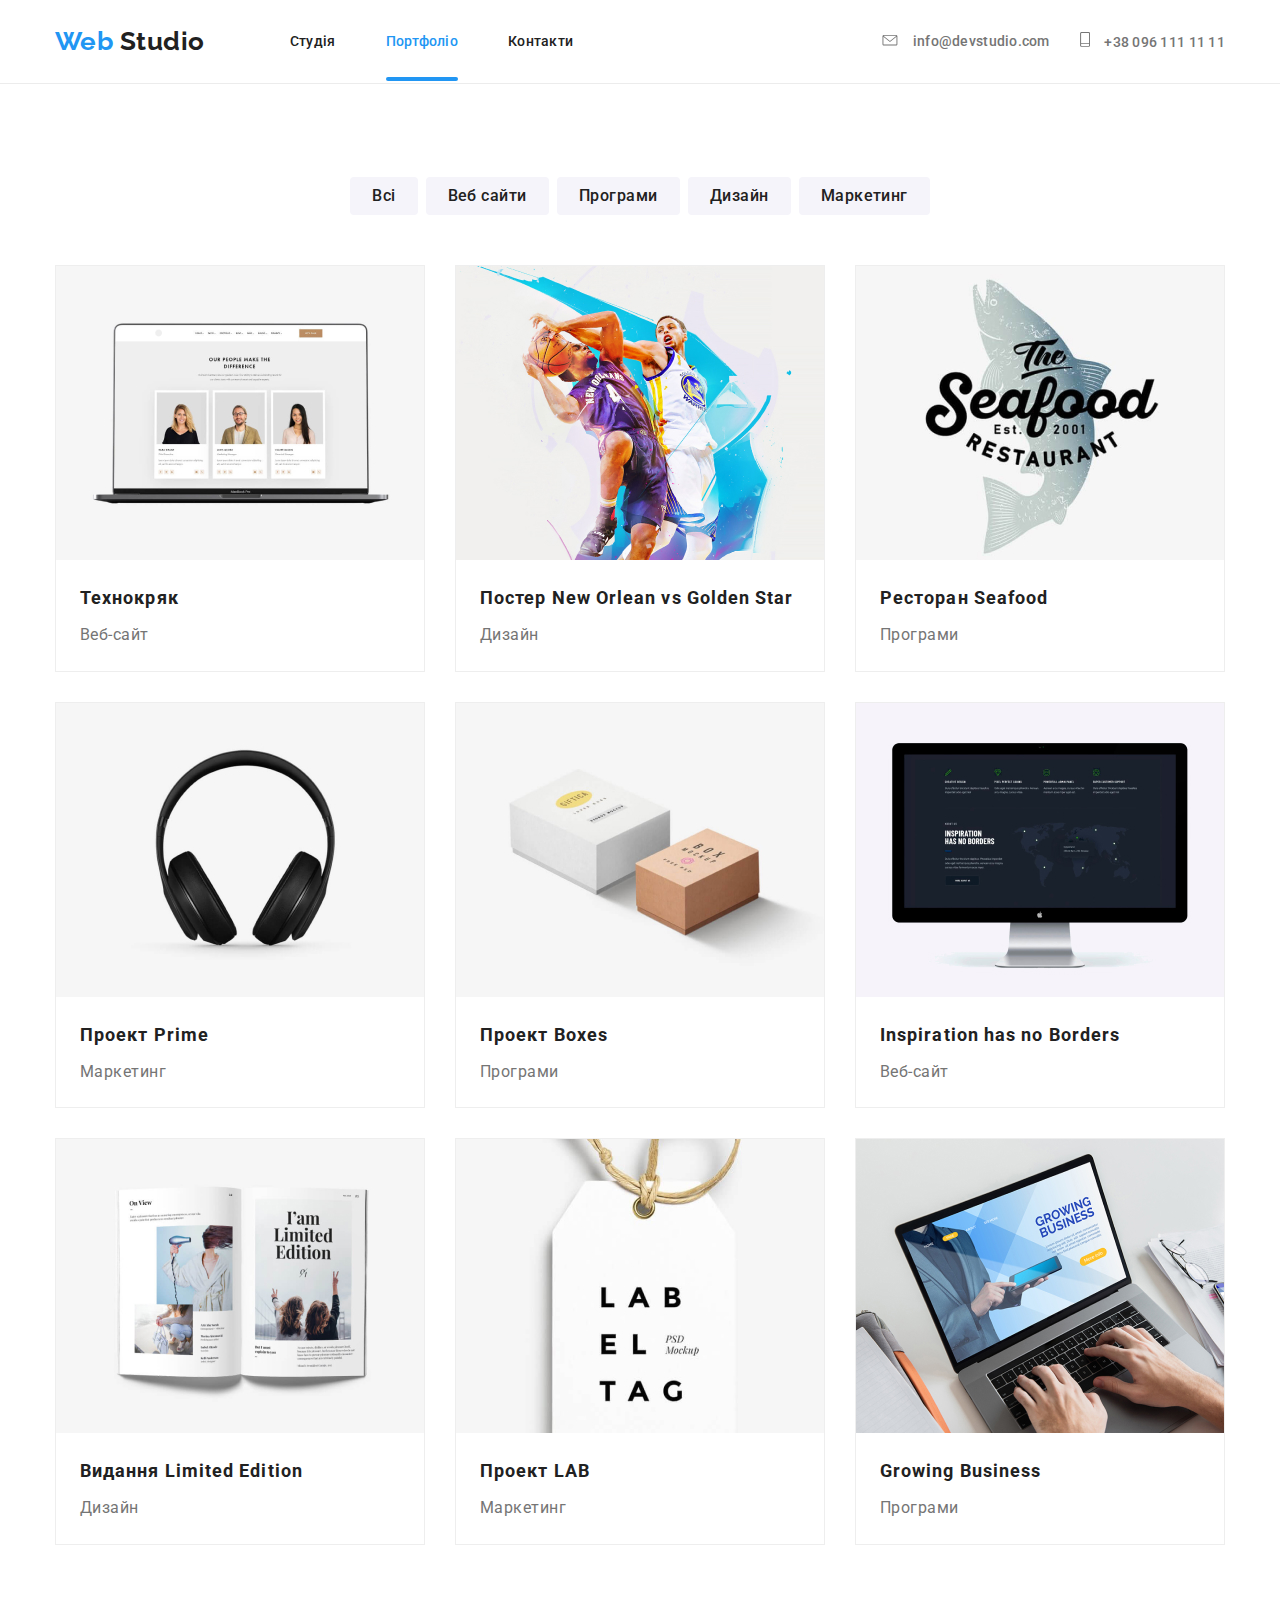
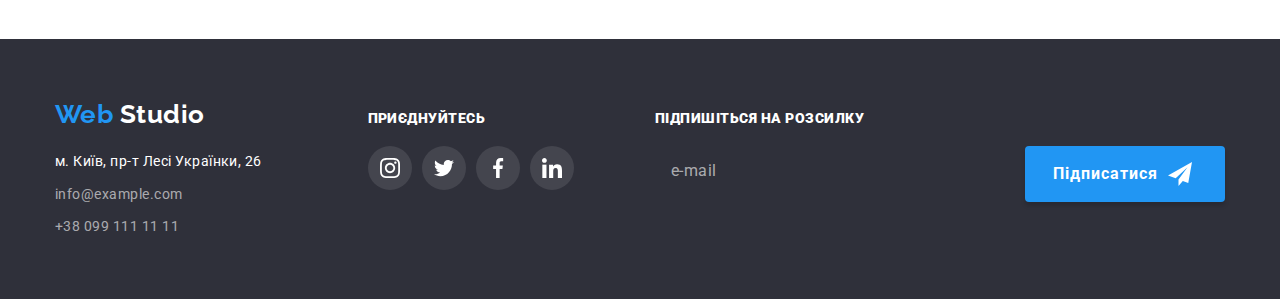
==== portfolio.html @ 888d85d8 "Add files via upload" ====
<!DOCTYPE html>
<html lang="uk-UA">
  <head>
    <meta charset="UTF-8" />
    <meta name="viewport" content="width=device-width, initial-scale=1.0" />
    <title>Portfolio</title>
    <link
      href="https://fonts.googleapis.com/css2?family=Raleway:wght@700&family=Roboto:wght@400;500;700;900&display=swap"
      rel="stylesheet"
    />
    <link
      rel="stylesheet"
      href="https://cdnjs.cloudflare.com/ajax/libs/modern-normalize/0.7.0/modern-normalize.min.css"
    />
    <link rel="stylesheet" href="./CSS/styles.css" />
  </head>

  <body>
    <!-- Шапка сайту -->
    <header class="page-header">
      <div class="container">
        <div class="nav-wrapper">
          <nav>
            <div class="logo">
              <a href="" class="logo-web">
                Web <span class="logo-studio">Studio</span>
              </a>
            </div>
            <div class="site-menu">
              <ul class="site-nav list">
                <li><a href="./index.html" class="link">Студія</a></li>
                <li><a href="" class="link current">Портфоліо</a></li>
                <li><a href="" class="link">Контакти</a></li>
              </ul>
            </div>
          </nav>

          <div>
            <ul class="contact list">
              <li>
                <a href="mailto:info@devstudio.com" class="link">
                  <svg class="icon-envelope">
                    <use href="./images_studio/sprite.svg#icon-envelope"></use>
                  </svg>
                  <span>info@devstudio.com</span>
                </a>
              </li>

              <li>
                <a href="tel:+380961111111" class="link">
                  <svg class="icon-vector">
                    <use href="./images_studio/sprite.svg#icon-Vector"></use>
                  </svg>
                  <span>+38 096 111 11 11</span>
                </a>
              </li>
            </ul>
          </div>
        </div>
      </div>
    </header>

    <main>
      <!--Секція Наші роботи-->
      <section class="our-works">
        <!-- Меню -->
        <div class="container">
          <ul class="portfolio-nav list">
            <li class="item"><a href="">Всі</a></li>
            <li class="item"><a href="">Веб сайти</a></li>
            <li class="item"><a href="">Програми</a></li>
            <li class="item"><a href="">Дизайн</a></li>
            <li class="item"><a href="">Маркетинг</a></li>
          </ul>
        </div>

        <!-- Портфоліо -->
        <h1 hidden>Портфоліо</h1>
        <div class="container portfolio-all">
          <ul class="portfolio">
            <!-- Технокряк -->
            <li class="item">
              <a href="#">
                <div class="portfolio-img">
                  <img
                    src="./images_portfolio/technokrak.jpg"
                    alt="Техно"
                    width="370"
                    height="294"
                  />

                  <p class="portfolio-description">
                    Технокряк це сучасний майданчик поширення коронавіруса.
                    Компанії використовують цю платформу для цифрового
                    шпигунства і атак на захищені сервера конкурентів.
                  </p>
                </div>

                <div class="desk">
                  <h4>Технокряк</h4>
                  <p>Веб-сайт</p>
                </div>
              </a>
            </li>

            <!-- Постер -->
            <li class="item">
              <a href="#">
                <div class="portfolio-img">
                  <img
                    src="./images_portfolio/basket.jpg"
                    alt="Баскет"
                    width="370"
                    height="294"
                  />

                  <p class="portfolio-description">
                    Технокряк це сучасний майданчик поширення коронавіруса.
                    Компанії використовують цю платформу для цифрового
                    шпигунства і атак на захищені сервера конкурентів.
                  </p>
                </div>

                <div class="desk">
                  <h4>Постер New Orlean vs Golden Star</h4>
                  <p>Дизайн</p>
                </div>
              </a>
            </li>

            <!-- Ресторан -->
            <li class="item">
              <a href="#">
                <div class="portfolio-img">
                  <img
                    src="./images_portfolio/restaurant.jpg"
                    alt="Ресторан"
                    width="370"
                    height="294"
                  />

                  <p class="portfolio-description">
                    Технокряк це сучасний майданчик поширення коронавіруса.
                    Компанії використовують цю платформу для цифрового
                    шпигунства і атак на захищені сервера конкурентів.
                  </p>
                </div>

                <div class="desk">
                  <h4>Ресторан Seafood</h4>
                  <p>Програми</p>
                </div>
              </a>
            </li>

            <!-- Навушники -->
            <li class="item">
              <a href="#">
                <div class="portfolio-img">
                  <img
                    src="./images_portfolio/audio.jpg"
                    alt="Навушники"
                    width="370"
                    height="294"
                  />

                  <p class="portfolio-description">
                    Технокряк це сучасний майданчик поширення коронавіруса.
                    Компанії використовують цю платформу для цифрового
                    шпигунства і атак на захищені сервера конкурентів.
                  </p>
                </div>

                <div class="desk">
                  <h4>Проект Prime</h4>
                  <p>Маркетинг</p>
                </div>
              </a>
            </li>

            <!-- Коробки -->
            <li class="item">
              <a href="#">
                <div class="portfolio-img">
                  <img
                    src="./images_portfolio/boxes.jpg"
                    alt="Коробки"
                    width="370"
                    height="294"
                  />

                  <p class="portfolio-description">
                    Технокряк це сучасний майданчик поширення коронавіруса.
                    Компанії використовують цю платформу для цифрового
                    шпигунства і атак на захищені сервера конкурентів.
                  </p>
                </div>

                <div class="desk">
                  <h4>Проект Boxes</h4>
                  <p>Програми</p>
                </div>
              </a>
            </li>

            <!-- Монітор -->
            <li class="item">
              <a href="#">
                <div class="portfolio-img">
                  <img
                    src="./images_portfolio/monitor.jpg"
                    alt="Монітор"
                    width="370"
                    height="294"
                  />

                  <p class="portfolio-description">
                    Технокряк це сучасний майданчик поширення коронавіруса.
                    Компанії використовують цю платформу для цифрового
                    шпигунства і атак на захищені сервера конкурентів.
                  </p>
                </div>

                <div class="desk">
                  <h4>Inspiration has no Borders</h4>
                  <p>Веб-сайт</p>
                </div>
              </a>
            </li>

            <!-- Журнал -->
            <li class="item">
              <a href="#">
                <div class="portfolio-img">
                  <img
                    src="./images_portfolio/magazine.jpg"
                    alt="Журнал"
                    width="370"
                    height="294"
                  />

                  <p class="portfolio-description">
                    Технокряк це сучасний майданчик поширення коронавіруса.
                    Компанії використовують цю платформу для цифрового
                    шпигунства і атак на захищені сервера конкурентів.
                  </p>
                </div>

                <div class="desk">
                  <h4>Видання Limited Edition</h4>
                  <p>Дизайн</p>
                </div>
              </a>
            </li>

            <!-- Етикетка -->
            <li class="item">
              <a href="#">
                <div class="portfolio-img">
                  <img
                    src="./images_portfolio/labeltag.jpg"
                    alt="Етикетка"
                    width="370"
                    height="294"
                  />

                  <p class="portfolio-description">
                    Технокряк це сучасний майданчик поширення коронавіруса.
                    Компанії використовують цю платформу для цифрового
                    шпигунства і атак на захищені сервера конкурентів.
                  </p>
                </div>

                <div class="desk">
                  <h4>Проект LAB</h4>
                  <p>Маркетинг</p>
                </div>
              </a>
            </li>

            <!-- Ноутбук -->
            <li class="item">
              <a href="#">
                <div class="portfolio-img">
                  <img
                    src="./images_portfolio/laptop.jpg"
                    alt="Ноутбук"
                    width="370"
                    height="294"
                  />

                  <p class="portfolio-description">
                    Технокряк це сучасний майданчик поширення коронавіруса.
                    Компанії використовують цю платформу для цифрового
                    шпигунства і атак на захищені сервера конкурентів.
                  </p>
                </div>

                <div class="desk">
                  <h4>Growing Business</h4>
                  <p>Програми</p>
                </div>
              </a>
            </li>
          </ul>
        </div>
      </section>
    </main>

    <!-- Підвал -->
    <footer class="footer">
      <div class="container">
        <div class="footer-general">
          <div class="logo-address">
            <div class="logo">
              <a href="" class="logo-web">
                Web <span class="logo-studio">Studio</span>
              </a>
            </div>

            <address>
              <ul class="footer-address">
                <li class="address-street">м. Київ, пр-т Лесі Українки, 26</li>
                <li class="address-email">info@example.com</li>
                <li class="address-number">+38 099 111 11 11</li>
              </ul>
            </address>
          </div>

          <div class="footer-uppercase">
            <div class="uppercase">
              <strong>Приєднуйтесь</strong>
            </div>

            <ul class="list">
              <li class="social-link">
                <a href="https://www.instagram.com/">
                  <svg class="footer-icon">
                    <use
                      href="./images_studio/sprite.svg#icon-instagram1"
                    ></use>
                  </svg>
                </a>
              </li>

              <li class="social-link">
                <a href="https://twitter.com/">
                  <svg class="footer-icon">
                    <use href="./images_studio/sprite.svg#icon-twitter1"></use>
                  </svg>
                </a>
              </li>

              <li class="social-link">
                <a href="https://www.facebook.com/">
                  <svg class="footer-icon">
                    <use href="./images_studio/sprite.svg#icon-facebook1"></use>
                  </svg>
                </a>
              </li>

              <li class="social-link">
                <a href="https://www.linkedin.com/">
                  <svg class="footer-icon">
                    <use href="./images_studio/sprite.svg#icon-linkedin1"></use>
                  </svg>
                </a>
              </li>
            </ul>
          </div>

          <div class="subscription">
            <div class="uppercase">
              <strong>Підпишіться на розсилку</strong>
            </div>
            <div class="email-subscription">
              <p>e-mail</p>
              <div>
                <button class="button list">
                  Підписатися
                  <svg class="icon-send">
                    <use href="./images_studio/sprite.svg#icon-icon-send"></use>
                  </svg>
                </button>
              </div>
            </div>
          </div>
        </div>
      </div>
    </footer>
  </body>
</html>
---- CSS/styles.css ----
/* Задаємо box-sizing контенту на сторінці */
html {
  box-sizing: border-box;
}

/**,
*::before,
*::after {
  box-sizing: inherit;
}*/

/* основний колір тексту #212121; */
/* другий колір тексту #ffffff;*/
/*третій колір тексту #757575;*/
/*четвертий колір тексту rgba(255, 255, 255, 0.6);*/
/*колір заливки і ховера #2196f3;*/
/*основний колір фону */
/*другий фон #F5F4FA;*/
/*фон футера #2F303A;*/

:root {
  --primary-text-color: #212121;
  --second-text-color: #ffffff;
  --third-text-color: #757575;
  --fourth-text-color: rgba(255, 255, 255, 0.6);
  --accent-color: #2196f3;
  --second-bg-color: #f5f4fa;
}

body {
  /* колір фону */
  background-color: var(--second-text-color);
  /*колір основного тексту*/
  color: var(--primary-text-color);
  font-family: Roboto;
  font-weight: normal;
  letter-spacing: 0.03em;

  margin: 0;
}

h2 {
  font-weight: bold;
  font-size: 36px;
  line-height: 1.2;
  text-align: center;
}

img {
  display: block;
}

.container {
  margin-left: auto;
  margin-right: auto;
  width: 1200px;
  padding-left: 15px;
  padding-right: 15px;
  /*обводка контейнера*/
  /*outline: 2px solid tomato;*/
}

/*-Забирає точки в всіх списках-*/
ul {
  list-style: none;
}

/*-Забирає точки в певних списках-*/
.list {
  /*заберає відступи в списках*/
  padding: 0;
  margin: 0;
}

/*-Заберає підкреслення ссилок-*/
a {
  text-decoration: none;
}

/*-Логотип-*/
.logo {
  font-family: Raleway;
  font-weight: bold;
  font-size: 26px;
  line-height: 1.2;
}

/*Частина лого web header */
.logo-web {
  color: #2196f3;
}

/* Частина лого-колір Studio header */
.logo-studio {
  color: #212121;
}

/* Логотип-колір Studio footer */
.footer .logo-studio {
  color: #ffffff;
}

/*-Розмітка шапки-*/
.page-header {
  border-bottom: 1px solid #ececec;
}

.nav-wrapper {
  display: flex;
  align-items: center;
  justify-content: space-between;
}

.nav-wrapper nav {
  display: flex;
  align-items: center;
}

/* MENU site-nav */
.site-nav {
  font-weight: 500;
  font-size: 14px;
  line-height: 1.1;
  letter-spacing: 0.02em;

  display: flex;
  margin-left: 85px;
}

.current::after {
  content: "";
  display: block;
  position: absolute;
  bottom: 0;
  width: 100%;
  height: 4px;
  background-color: var(--accent-color);
  border-radius: 2px;
}

.site-nav .link:hover,
.site-nav .link:focus {
  color: var(--accent-color);
}

.site-nav .link {
  position: relative;
  color: var(--primary-text-color);

  padding-top: 32px;
  padding-bottom: 32px;
  margin-right: 50px;

  transition: color 250ms cubic-bezier(0.4, 0, 0.2, 1);
}

.site-nav li:last-child {
  margin-right: 0px;
}

/* Підсвітка теперішньої сторінки */
.site-nav .current {
  color: var(--accent-color);
}

/* contact list */
.contact {
  display: flex;
  margin-left: auto;
}

.contact li {
  display: block;
  padding-top: 32px;
  padding-bottom: 32px;

  margin-right: 30px;
  display: flex;
}

.contact span {
  font-weight: 500;
  font-size: 14px;
  line-height: 16px;
  letter-spacing: 0.02em;
  margin-left: 10px;
}

.contact li:last-child {
  margin-right: 0px;
}

.contact a {
  color: var(--third-text-color);

  transition: color 250ms cubic-bezier(0.4, 0, 0.2, 1);
}

.contact .link:hover,
.contact .link:focus {
  color: var(--accent-color);
}

.icon-envelope {
  width: 16px;
  height: 11.2px;
  fill: currentColor;
}

.icon-vector {
  width: 10px;
  height: 14.94px;
  fill: currentColor;
}

/*-Банер-*/
.banner {
  max-width: 1600px;
  height: 600px;
  background-image: linear-gradient(
      to right,
      rgba(47, 48, 58, 0.8),
      rgba(47, 48, 58, 0.8)
    ),
    url(../images_studio/Header.jpg);
  background-position: center;
  background-size: cover;
  background-repeat: no-repeat;
  text-align: center;
  margin-left: auto;
  margin-right: auto;
  padding-top: 200px;
  padding-bottom: 200px;
}

.banner-title {
  margin-top: 0px;
  margin-bottom: 30px;

  color: #ffffff;
  font-weight: 900;
  font-size: 44px;
  line-height: 1.4;
  letter-spacing: 0.06em;
  text-transform: uppercase;
}

/*-кнопка на банері-*/
.banner .button {
  margin-bottom: 0;
  /* відступи від тексту кнопки на банері*/
  padding: 10px 32px;
  text-align: center;
}

/* -Особливості- */
.features {
  padding-top: 94px;
  padding-bottom: 94px;
}

.features-list {
  margin-top: 0;
  margin-bottom: 0;
  padding-left: 0;
  display: flex;
  justify-content: space-between;
}

.features-list .item {
  width: 270px;
}

.features-list .item:nth-child(4n) {
  margin-right: 0;
}

.features-icon {
  display: flex;
  height: 120px;
  /*вирівнює картинку по центру*/
  background-position: center;
  align-items: center;
  justify-content: center;
  background-color: var(--second-bg-color);
  border-radius: 4px;
}

.features-icon .icon {
  width: 70px;
  height: 70px;
}

.features p {
  margin-top: 0;
  margin-bottom: 0;
  color: var(--third-text-color);
  font-weight: normal;
  font-size: 14px;
  line-height: 1.7;
}

.features h3 {
  margin-top: 30px;
  margin-bottom: 10px;
  font-weight: bold;
  font-size: 14px;
  line-height: 1.1;
  text-transform: uppercase;
}

/* Чим ми займаємося */
.perform {
  padding-bottom: 94px;
  margin-bottom: 0;
}

.perform-list {
  margin-top: 0;
  margin-bottom: 0;
  padding-left: 0;
  display: flex;
  justify-content: space-between;
}

.perform-list .item {
  width: 370px;
  margin-right: 30px;
}

.perform-list .item:nth-child(3n) {
  margin-right: 0;
}

.perform h2 {
  padding-top: 0;
  margin-top: 0;
  margin-bottom: 50px;
}

.perform-img {
  position: relative;
}

.perform-title {
  position: absolute;
  bottom: 0;
  right: 0;
  width: 100%;

  margin-top: 0;
  margin-bottom: 0;

  background-color: rgba(47, 48, 58, 0.8);
}

.perform h3 {
  color: var(--second-text-color);
  /*background-color: rgba(47, 48, 58, 0.8);*/
  font-family: Roboto;
  font-weight: bold;
  font-size: 14px;
  line-height: 1.1;
  text-align: center;
  text-transform: uppercase;
  padding-top: 27px;
  padding-bottom: 27px;
  margin-top: 0;
  margin-bottom: 0;
}

/* Наша команда */
.team {
  background-color: var(--second-bg-color);
  padding-bottom: 0;
  text-align: center;

  padding-top: 94px;
  padding-bottom: 94px;
}

.team-list {
  margin-top: 0;
  margin-bottom: 0;
  padding-left: 0;

  display: flex;
  justify-content: space-between;
}

.team-list .item {
  width: 270px;
  background-color: var(--second-text-color);
  /* тінь для фону */
  box-shadow: 0px 2px 1px rgba(0, 0, 0, 0.2), 0px 1px 1px rgba(0, 0, 0, 0.14),
    0px 1px 3px rgba(0, 0, 0, 0.12);
  border-radius: 0px 0px 4px 4px;
}

.team-social:last-child a {
  margin-right: 0;
}

.team p {
  color: var(--third-text-color);
  font-weight: normal;
  font-size: 16px;
  line-height: 1.2;

  margin-top: 0;
  margin-bottom: 16px;
}

.team h3 {
  font-weight: 500;
  font-size: 16px;
  line-height: 1.2;

  padding-top: 0;
  margin-top: 30px;
  margin-bottom: 10px;
}

.team h2 {
  padding-bottom: 0;
  margin-top: 0;
  margin-bottom: 0;
  margin-bottom: 50px;
}

.team-list.social {
  padding-left: 32px;
  padding-right: 32px;
  padding-bottom: 24px;
}

.team-social a {
  /*вирівнює картинку по центру*/
  display: flex;
  width: 44px;
  height: 44px;
  align-items: center;
  justify-content: center;
  margin-right: 10px;
  color: #afb1b8;
  background-color: var(--second-text-color);
  border-radius: 50%;

  transition-property: color, background-color;
  transition-duration: 250ms;
  transition-timing-function: cubic-bezier(0.4, 0, 0.2, 1);
}

.team-social a:hover {
  background-color: var(--accent-color);
  color: var(--second-text-color);
}

.team-icon {
  width: 20px;
  height: 20px;
  fill: currentColor;
}

/* Постійні клієнти */
.clients {
  margin-top: 0;
  padding-bottom: 0;
  padding-top: 94px;
  padding-bottom: 94px;
}

.clients-list {
  margin-top: 0;
  margin-bottom: 0;
  padding-left: 0;
  display: flex;
  justify-content: space-between;
  /*outline: 2px solid tomato;*/
}

.clients-list a {
  /*вирівнює картинку по центру*/
  display: flex;
  width: 170px;
  height: 90px;
  align-items: center;
  justify-content: center;
  border: 1px solid #afb1b8;
  color: #afb1b8;
  border-radius: 4px;
  margin-right: 0;

  transition-property: border-color, color;
  transition-duration: 250ms;
  transition-timing-function: cubic-bezier(0.4, 0, 0.2, 1);
}

.clients-list a:hover {
  color: var(--accent-color);
  border-color: var(--accent-color);
}

.logo1 {
  width: 44.27px;
  height: 49.23px;
  fill: currentColor;
}

.logo2 {
  width: 40px;
  height: 52px;
  fill: currentColor;
}

.logo3 {
  width: 41px;
  height: 42.6px;
  fill: currentColor;
}

.logo4 {
  width: 79.66px;
  height: 42.02px;
  fill: currentColor;
}

.logo5 {
  width: 59px;
  height: 47px;
  fill: currentColor;
}

.logo6 {
  width: 88.48px;
  height: 45.44px;
  fill: currentColor;
}

.clients h2 {
  margin-top: 0;
  margin-bottom: 50px;
}

/*-Розмітка footer-*/
.footer {
  background-color: #2f303a;
  padding-top: 60px;
  padding-bottom: 60px;
}

.footer .footer-general {
  padding-left: 0;
  margin-left: 0;
  display: flex;
  justify-content: space-between;
}

.footer .logo-address {
  padding-left: 0;
  margin-left: 0;
}

.footer .logo {
  margin-bottom: 20px;
}

/*footer address*/
.footer-address {
  width: 231px;
  font-weight: normal;
  font-size: 14px;
  line-height: 1.7;
  font-style: normal;

  padding-left: 0;
  margin-top: 0;
  margin-bottom: 0;
}

/* address-street */
.address-street {
  color: var(--second-text-color);
  margin-bottom: 9px;
}

/* address-mail */
.address-email {
  color: rgba(255, 255, 255, 0.6);
  margin-bottom: 9px;
}

.address-number {
  color: rgba(255, 255, 255, 0.6);
  flex-wrap: wrap;
}

strong {
  color: var(--second-text-color);
}

.email-subscription {
  display: flex;
  justify-content: space-between;
}

.subscription span {
  color: rgba(255, 255, 255, 0.6);
  font-weight: normal;
  font-size: 16px;
  line-height: 1.3;
}

/* Приєднуйтесь */
.footer .footer-uppercase {
  width: 206px;
  margin-top: 12px;
  padding-left: 0;
  margin-left: 0;
}

.footer .uppercase {
  margin-bottom: 20px;
  text-transform: uppercase;
  font-weight: bold;
  font-size: 14px;
  line-height: 1.1;
}

.footer-uppercase ul {
  margin-bottom: 20px;
  display: flex;
}

.social-link a {
  /*вирівнює картинку по центру*/
  display: flex;
  width: 44px;
  height: 44px;
  align-items: center;
  justify-content: center;
  margin-right: 10px;

  background-color: rgba(255, 255, 255, 0.1);
  border-radius: 50%;

  transition: background-color 250ms cubic-bezier(0.4, 0, 0.2, 1);
}

.social-link a:hover {
  background-color: var(--accent-color);
}

.footer-icon {
  width: 20px;
  height: 20px;
  fill: #ffffff;
}

.social-link:last-child a {
  margin-right: 0;
}

.footer .subscription {
  margin-top: 12px;
  width: 570px;
  padding-left: 0;
  margin-left: 0;
}

.email-subscription p {
  color: rgba(255, 255, 255, 0.6);
  margin-left: 16px;
}

/*-button (базовий стиль)-*/
.button {
  color: var(--second-text-color);
  background-color: var(--accent-color);
  min-width: 200px;

  font-family: inherit;
  font-weight: bold;
  font-size: 16px;
  line-height: 1.88;
  align-items: center;
  text-align: center;
  letter-spacing: 0.06em;
  /* перетворення в рядково-блочний ел*/
  display: inline-flex;
  /* заокруглення кнопки*/
  border-width: 0px;
  border-radius: 4px;
  box-shadow: 0px 4px 4px rgba(0, 0, 0, 0.15);
}

/*-Кнопка футера-*/
.subscription .button {
  padding: 13px 28px;
}

.icon-send {
  width: 24px;
  height: 24px;
  margin-left: 10px;
  fill: #ffffff;
}

/*-- Сторінка PORTFOLIO --*/

/*-Портфоліо-*/
.our-works {
  padding-top: 93px;
  padding-bottom: 64px;
}

.portfolio-nav {
  font-weight: 500;
  font-size: 16px;
  line-height: 1.63;
  letter-spacing: 0.03em;
  /* перетворення в FLEX контейнер(стаютьв оду лінію)*/
  display: flex;
  margin-left: 0px;

  margin-bottom: 50px;
  justify-content: center;
}

.portfolio-nav .item {
  background-color: var(--second-bg-color);
  margin-right: 8px;

  /* перетворення в рядково-блочний ел*/
  display: inline-block;
  /* заокруглення кнопки*/
  border-radius: 4px;
  /* відступи від тексту*/
  padding: 6px 22px;
  text-align: center;

  transition-property: background-color, box-shadow;
  transition-duration: 250ms;
  transition-timing-function: cubic-bezier(0.4, 0, 0.2, 1);
}

.portfolio-nav .item:last-child {
  margin-right: 0px;
}

.portfolio-nav a {
  color: var(--primary-text-color);

  transition: color 250ms cubic-bezier(0.4, 0, 0.2, 1);
}

.portfolio-nav .item:hover,
.portfolio-nav .item:focus {
  background-color: var(--accent-color);
  box-shadow: 0px 2px 2px rgba(0, 0, 0, 0.12), 0px 1px 2px rgba(0, 0, 0, 0.08),
    0px 3px 1px rgba(0, 0, 0, 0.1);
  border-radius: 4px;
}

.portfolio-nav .item:hover a,
.portfolio-nav .item:focus a {
  color: var(--second-text-color);
}

.portfolio {
  margin: 0;
  padding: 0;

  display: flex;
  flex-wrap: wrap;
  justify-content: space-between;
}

.portfolio .item {
  width: 370px;
  padding: 0;
  margin-bottom: 30px;
  border: 1px solid #eeeeee;

  /*transition: box-shadow 250ms cubic-bezier(0.4, 0, 0.2, 1);*/

  /*transition-property: box-shadow;
  transition-duration: 250ms;
  transition-timing-function: cubic-bezier(0.4, 0, 0.2, 1);*/
}

.portfolio .item:hover {
  box-shadow: 1px 4px 6px rgba(0, 0, 0, 0.16), 0px 4px 4px rgba(0, 0, 0, 0.06),
    0px 1px 1px rgba(0, 0, 0, 0.12);
}

.portfolio .item:nth-child(3n) {
  margin-right: 0;
}

.portfolio-img {
  position: relative;

  overflow: hidden;
}

.portfolio .portfolio-description {
  position: absolute;
  bottom: 0;
  right: 0;
  width: 100%;
  height: 100%;

  display: flex;
  align-items: center;

  padding-left: 24px;
  padding-right: 24px;

  color: var(--second-text-color);

  font-weight: normal;
  font-size: 18px;
  line-height: 1.6;
  letter-spacing: 0.03em;

  background-color: rgba(33, 150, 243, 0.9);
  /*opacity: 0;*/

  transform: translateY(100%) translateY(1px);

  transition: transform 250ms cubic-bezier(0.4, 0, 0.2, 1);
}

.portfolio .item:hover .portfolio-description {
  /*opacity: 1;*/
  transform: translateY(0);
}

.portfolio .desk {
  margin-top: 20px;
  margin-right: 24px;
  margin-bottom: 20px;
  margin-left: 24px;
}

.portfolio p {
  color: var(--third-text-color);

  font-weight: normal;
  font-size: 16px;
  line-height: 1.9;

  margin-top: 0;
  margin-bottom: 0;
  padding-bottom: 0;
}

.portfolio h4 {
  color: var(--primary-text-color);
  font-weight: bold;
  font-size: 18px;
  line-height: 2;
  letter-spacing: 0.06em;

  margin-top: 0;
  margin-bottom: 4px;
}
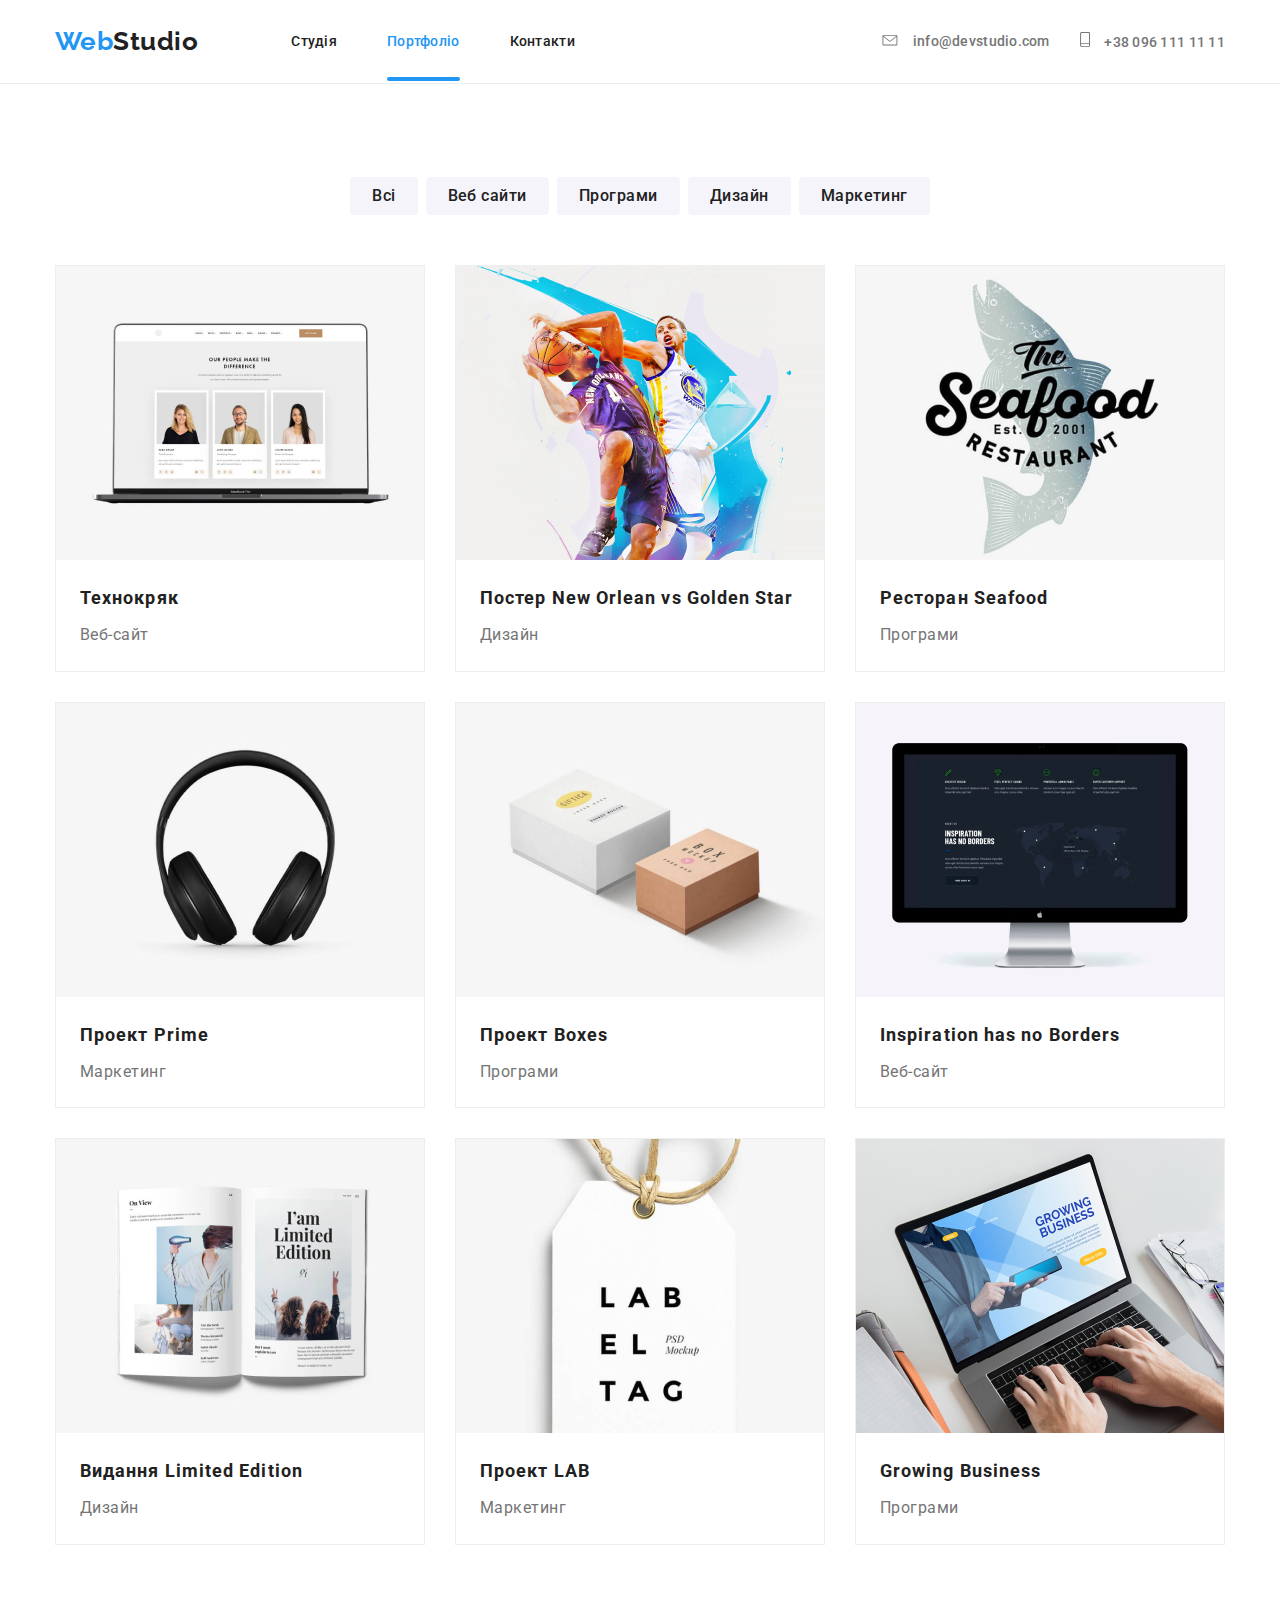
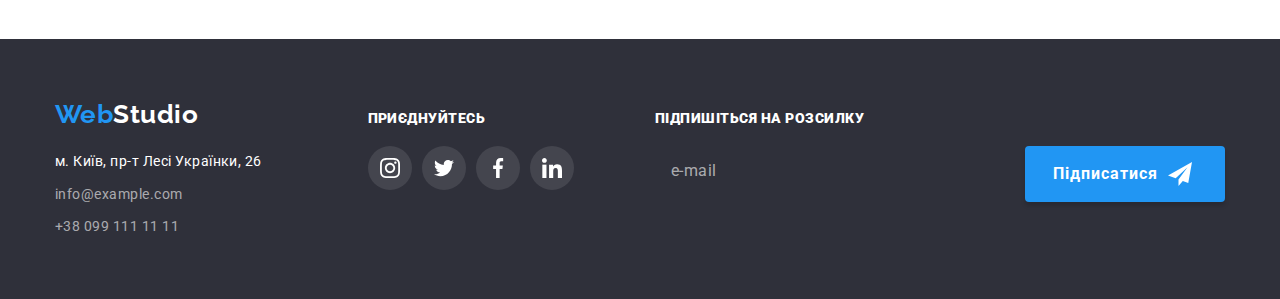
==== commit 87edb689: "Зміни ЛОГО" ====
--- a/portfolio.html
+++ b/portfolio.html
@@ -23,7 +23,7 @@
           <nav>
             <div class="logo">
               <a href="" class="logo-web">
-                Web <span class="logo-studio">Studio</span>
+                Web<span class="logo-studio">Studio</span>
               </a>
             </div>
             <div class="site-menu">
@@ -314,7 +314,7 @@
           <div class="logo-address">
             <div class="logo">
               <a href="" class="logo-web">
-                Web <span class="logo-studio">Studio</span>
+                Web<span class="logo-studio">Studio</span>
               </a>
             </div>
 
--- a/CSS/styles.css
+++ b/CSS/styles.css
@@ -124,7 +124,7 @@
   letter-spacing: 0.02em;
 
   display: flex;
-  margin-left: 85px;
+  margin-left: 93px;
 }
 
 .current::after {
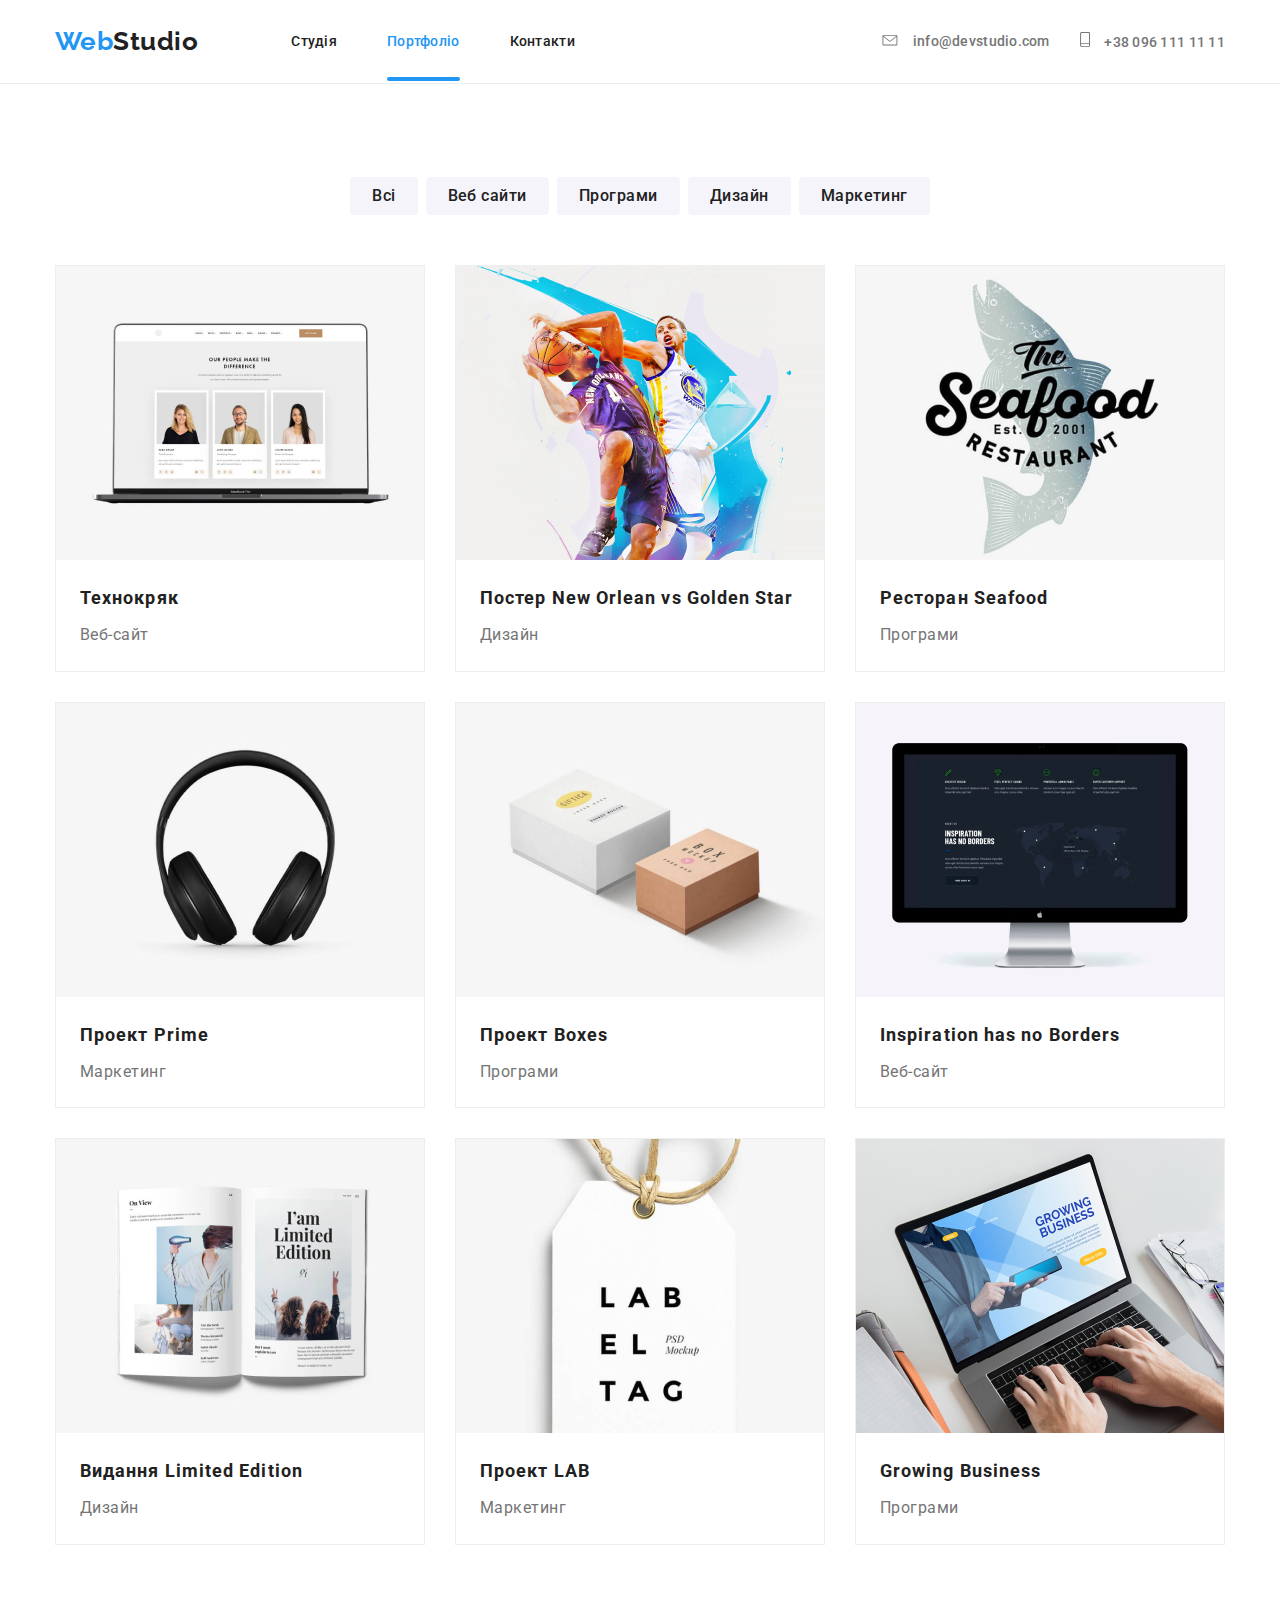
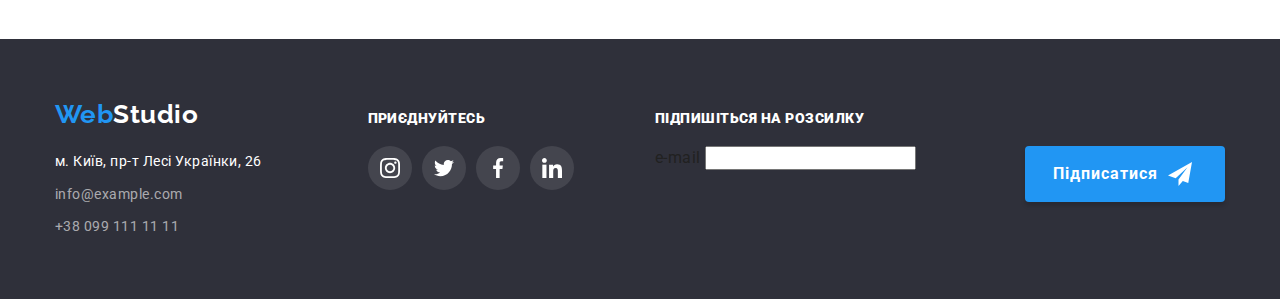
==== commit ddece9ec: "Update portfolio.html" ====
--- a/portfolio.html
+++ b/portfolio.html
@@ -311,6 +311,7 @@
     <footer class="footer">
       <div class="container">
         <div class="footer-general">
+          <!--ЛОГО і адрес-->
           <div class="logo-address">
             <div class="logo">
               <a href="" class="logo-web">
@@ -327,6 +328,7 @@
             </address>
           </div>
 
+          <!--ПРИЄДНУЙТЕСЬ-->
           <div class="footer-uppercase">
             <div class="uppercase">
               <strong>Приєднуйтесь</strong>
@@ -369,12 +371,19 @@
             </ul>
           </div>
 
+          <!--ПІДПИСКА-->
           <div class="subscription">
             <div class="uppercase">
               <strong>Підпишіться на розсилку</strong>
             </div>
             <div class="email-subscription">
-              <p>e-mail</p>
+              <div class="form-field">
+                <form>
+                  <label for="email">e-mail</label>
+                  <input type="email" name="email" id="email" />
+                </form>
+              </div>
+              <!--<p>e-mail</p>-->
               <div>
                 <button class="button list">
                   Підписатися
--- a/CSS/styles.css
+++ b/CSS/styles.css
@@ -556,6 +556,7 @@
   justify-content: space-between;
 }
 
+/*footer logo*/
 .footer .logo-address {
   padding-left: 0;
   margin-left: 0;
@@ -599,18 +600,6 @@
   color: var(--second-text-color);
 }
 
-.email-subscription {
-  display: flex;
-  justify-content: space-between;
-}
-
-.subscription span {
-  color: rgba(255, 255, 255, 0.6);
-  font-weight: normal;
-  font-size: 16px;
-  line-height: 1.3;
-}
-
 /* Приєднуйтесь */
 .footer .footer-uppercase {
   width: 206px;
@@ -661,11 +650,24 @@
   margin-right: 0;
 }
 
+/* ПІДПИСКА */
 .footer .subscription {
   margin-top: 12px;
   width: 570px;
   padding-left: 0;
   margin-left: 0;
+}
+
+.email-subscription {
+  display: flex;
+  justify-content: space-between;
+}
+
+.subscription span {
+  color: rgba(255, 255, 255, 0.6);
+  font-weight: normal;
+  font-size: 16px;
+  line-height: 1.3;
 }
 
 .email-subscription p {
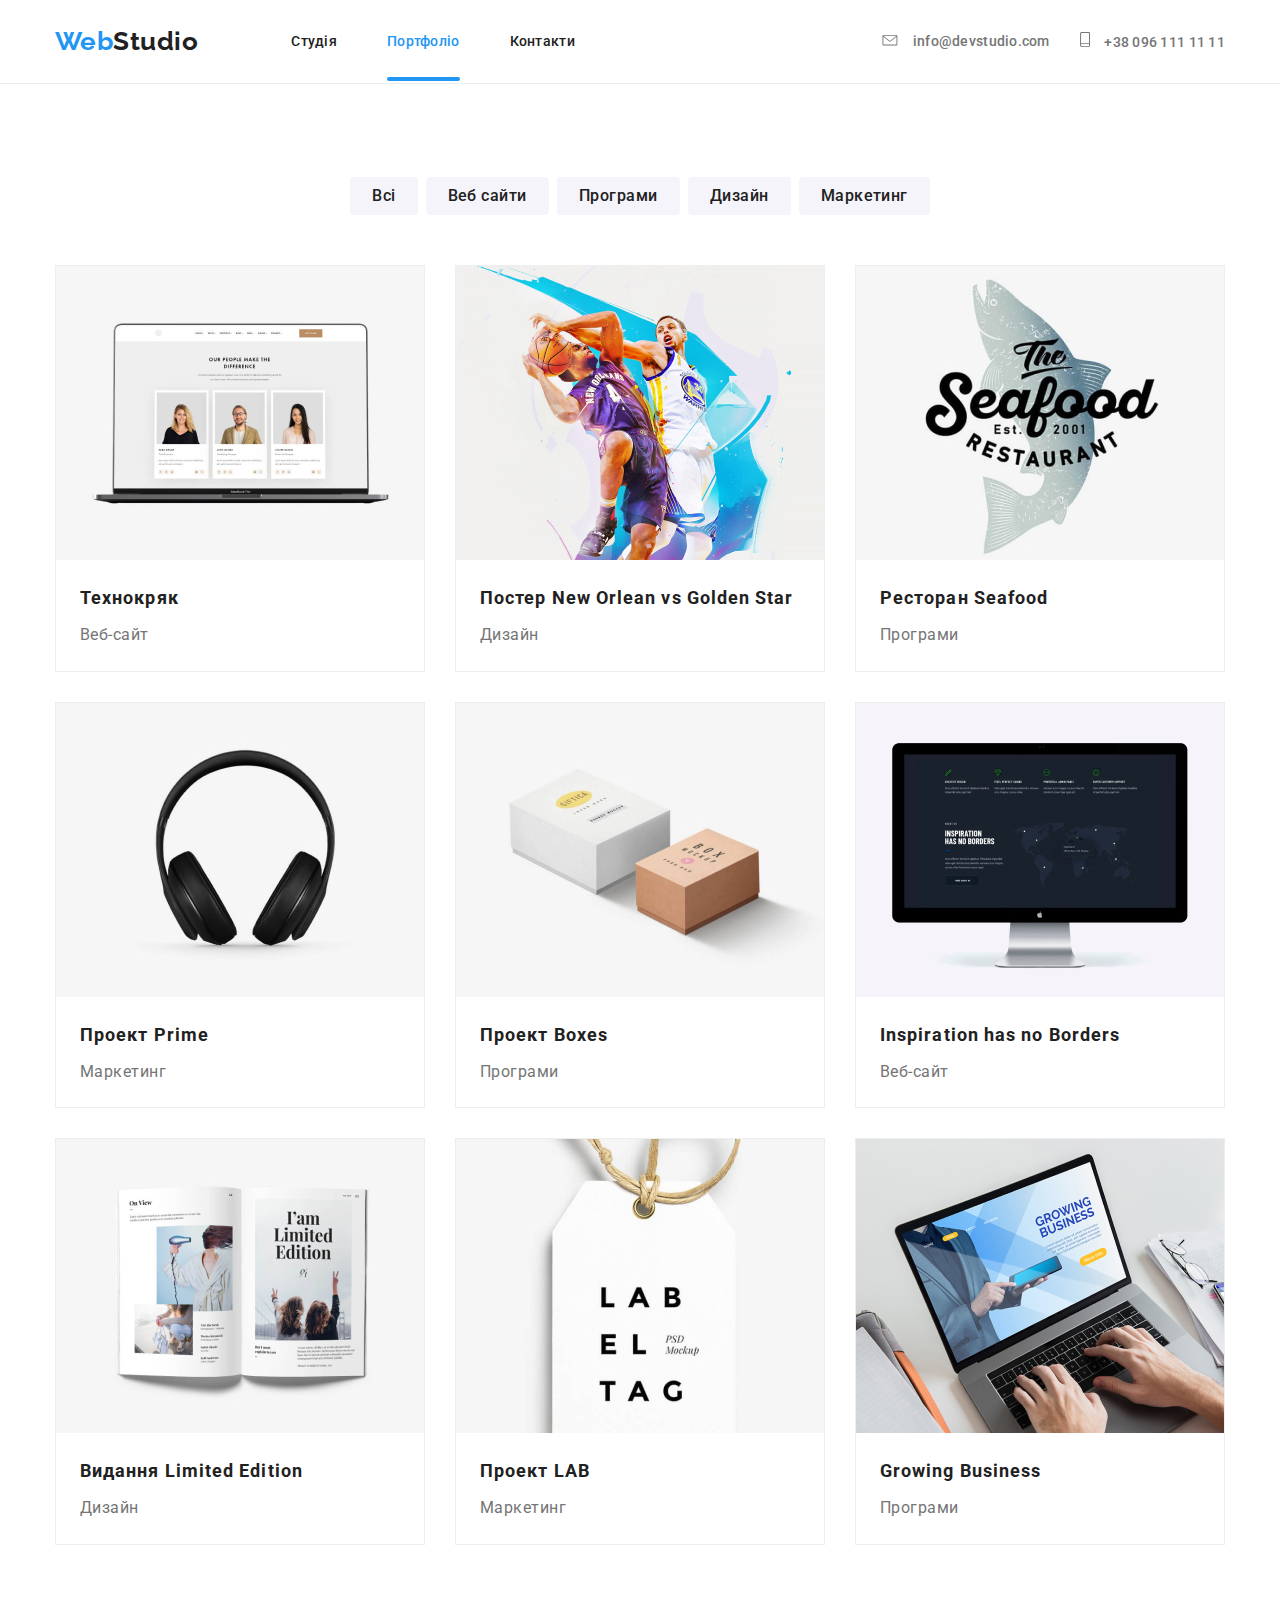
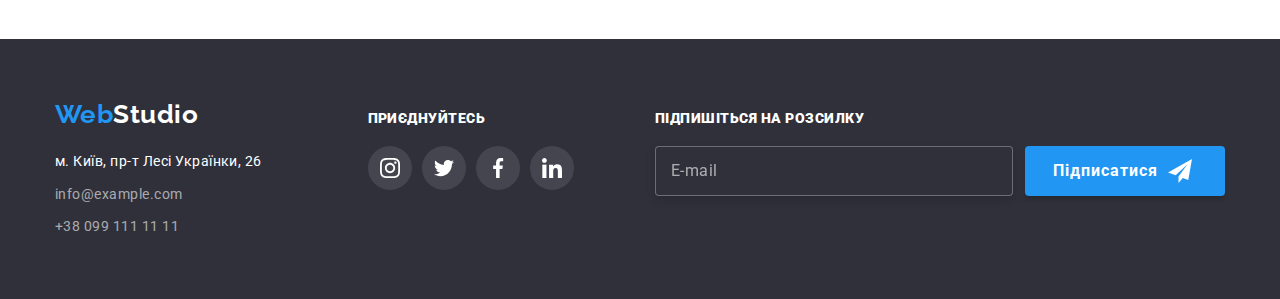
==== commit 8725ee9a: "subscription-footer" ====
--- a/portfolio.html
+++ b/portfolio.html
@@ -379,11 +379,10 @@
             <div class="email-subscription">
               <div class="form-field">
                 <form>
-                  <label for="email">e-mail</label>
-                  <input type="email" name="email" id="email" />
+                  <input type="email" name="email" placeholder="E-mail" />
                 </form>
               </div>
-              <!--<p>e-mail</p>-->
+
               <div>
                 <button class="button list">
                   Підписатися
--- a/CSS/styles.css
+++ b/CSS/styles.css
@@ -663,15 +663,29 @@
   justify-content: space-between;
 }
 
-.subscription span {
+/*.subscription span {
   color: rgba(255, 255, 255, 0.6);
   font-weight: normal;
   font-size: 16px;
   line-height: 1.3;
-}
-
-.email-subscription p {
+}*/
+
+.form-field input {
+  width: 358px;
+  height: 50px;
+  border: 1px solid rgba(255, 255, 255, 0.3);
+  display: inline-flex;
+  filter: drop-shadow(0px 4px 4px rgba(0, 0, 0, 0.15));
+  border-radius: 4px;
+  background: #2f303a;
+  padding: 16px 15px;
+}
+
+.form-field input::placeholder {
   color: rgba(255, 255, 255, 0.6);
+  font-size: 16px;
+  line-height: 20px;
+  letter-spacing: 0.03em;
   margin-left: 16px;
 }
 
@@ -680,6 +694,7 @@
   color: var(--second-text-color);
   background-color: var(--accent-color);
   min-width: 200px;
+  height: 50px;
 
   font-family: inherit;
   font-weight: bold;
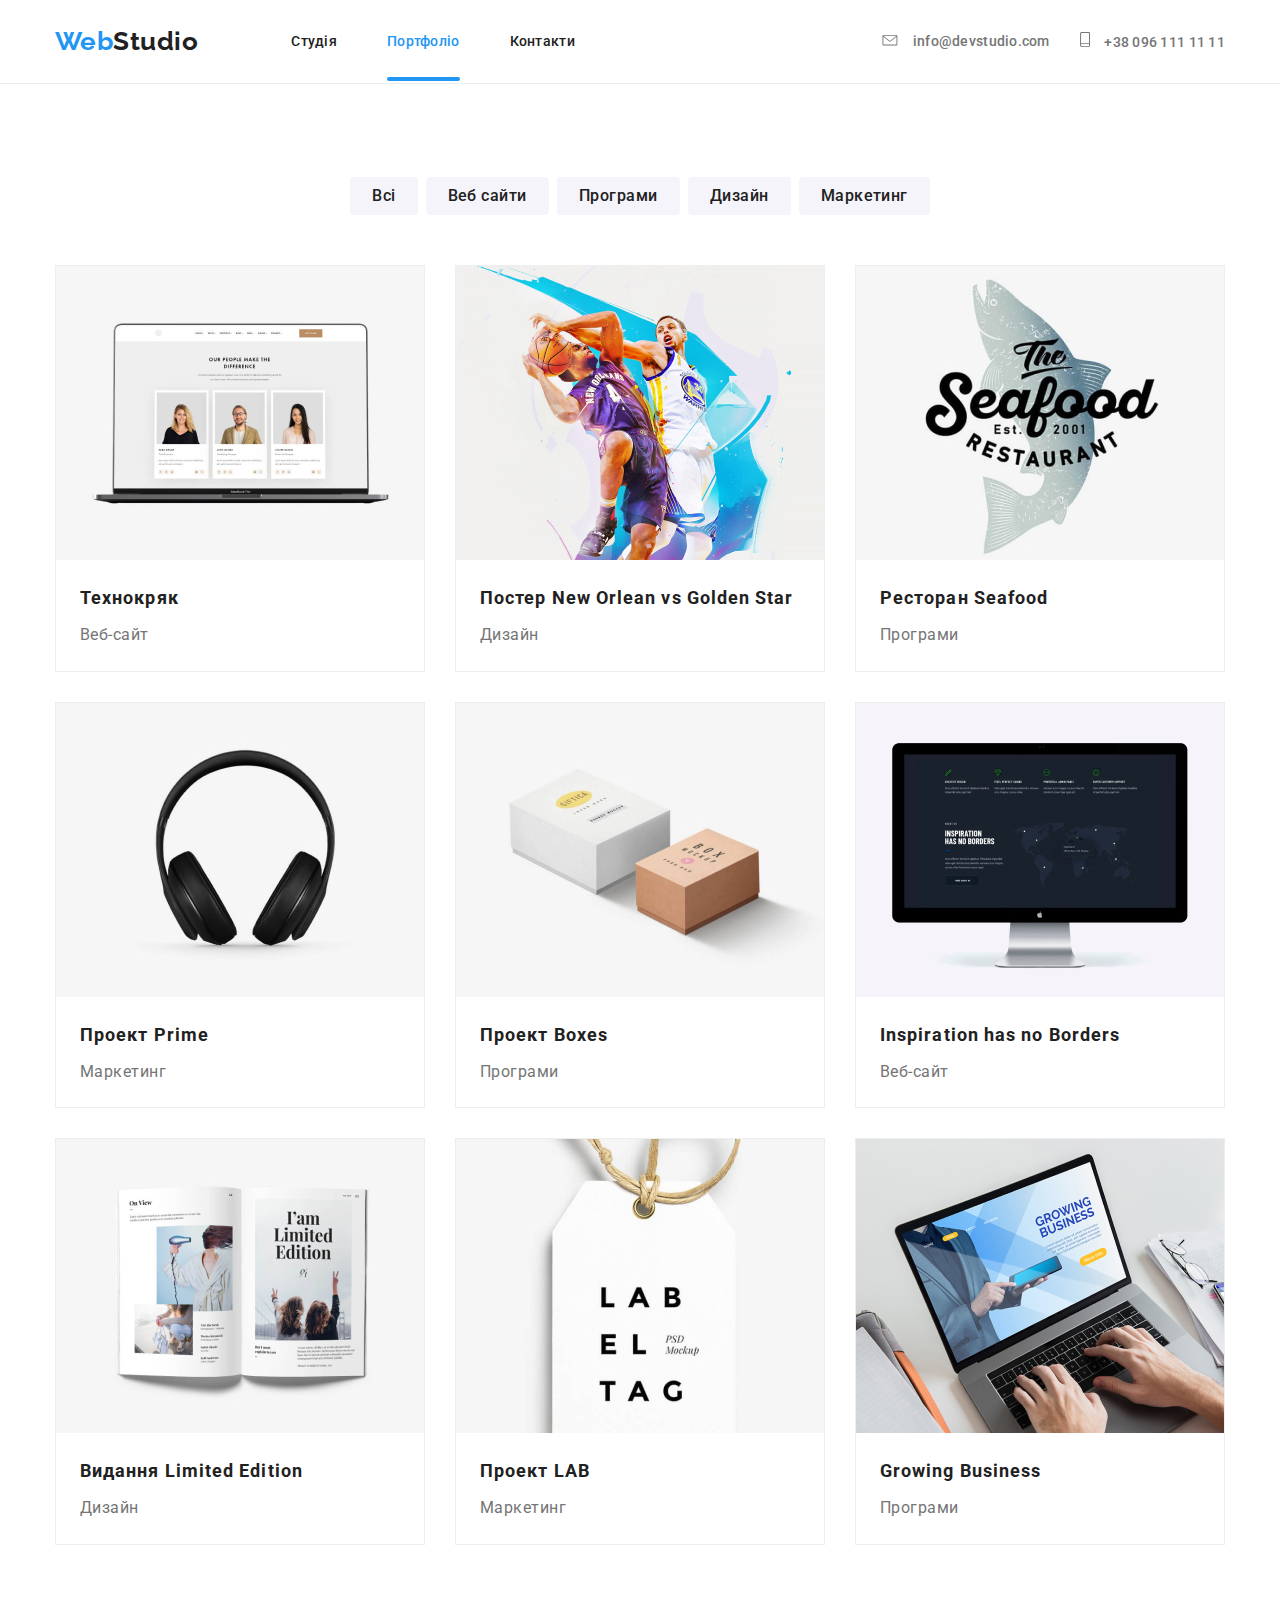
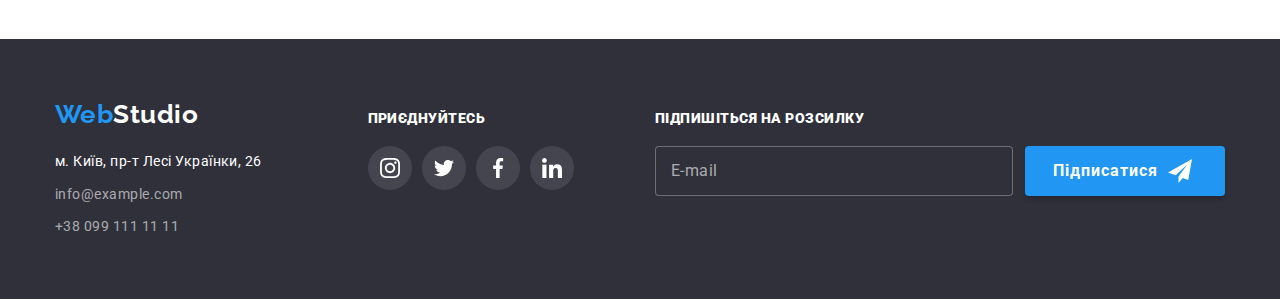
==== commit 7027de7d: "Форма" ====
--- a/portfolio.html
+++ b/portfolio.html
@@ -377,7 +377,7 @@
               <strong>Підпишіться на розсилку</strong>
             </div>
             <div class="email-subscription">
-              <div class="form-field">
+              <div class="form-subscription">
                 <form>
                   <input type="email" name="email" placeholder="E-mail" />
                 </form>
--- a/CSS/styles.css
+++ b/CSS/styles.css
@@ -663,28 +663,22 @@
   justify-content: space-between;
 }
 
-/*.subscription span {
-  color: rgba(255, 255, 255, 0.6);
-  font-weight: normal;
-  font-size: 16px;
-  line-height: 1.3;
-}*/
-
-.form-field input {
+.form-subscription input {
   width: 358px;
   height: 50px;
   border: 1px solid rgba(255, 255, 255, 0.3);
   display: inline-flex;
-  filter: drop-shadow(0px 4px 4px rgba(0, 0, 0, 0.15));
+  /*filter: drop-shadow(0px 4px 4px rgba(0, 0, 0, 0.15));*/
   border-radius: 4px;
+  color: rgba(255, 255, 255, 0.6);
   background: #2f303a;
   padding: 16px 15px;
 }
 
-.form-field input::placeholder {
+.form-subscription input::placeholder {
   color: rgba(255, 255, 255, 0.6);
   font-size: 16px;
-  line-height: 20px;
+  line-height: 1.25;
   letter-spacing: 0.03em;
   margin-left: 16px;
 }
@@ -696,7 +690,6 @@
   min-width: 200px;
   height: 50px;
 
-  font-family: inherit;
   font-weight: bold;
   font-size: 16px;
   line-height: 1.88;
@@ -883,3 +876,97 @@
   margin-top: 0;
   margin-bottom: 4px;
 }
+
+/*-- Форма контакту з нами --*/
+.form h1 {
+  font-weight: bold;
+  font-size: 20px;
+  line-height: 1.15;
+  text-align: center;
+  letter-spacing: 0.03em;
+
+  color: var(--primary-text-color);
+
+  margin-top: 0;
+  margin-bottom: 30px;
+}
+
+.form {
+  width: 528px;
+  max-height: 581px;
+
+  background: #ffffff;
+  box-shadow: 0px 1px 3px rgba(0, 0, 0, 0.12), 0px 1px 1px rgba(0, 0, 0, 0.14),
+    0px 2px 1px rgba(0, 0, 0, 0.2);
+  border-radius: 4px;
+
+  padding: 40px 39px 40px 41px;
+  margin-left: auto;
+  margin-right: auto;
+}
+
+textarea {
+  resize: none;
+}
+
+.form-field {
+  margin-bottom: 28px;
+
+  display: flex;
+  flex-direction: column;
+}
+
+/*.form input {
+width: 100%;
+}*/
+
+.form-field input {
+  padding: 14px 15px;
+
+  border: 1px solid rgba(33, 33, 33, 0.2);
+  box-sizing: border-box;
+  border-radius: 4px;
+}
+
+.form-field textarea {
+  height: 120px;
+
+  padding: 12px 16px;
+  margin-bottom: 20px;
+
+  border: 1px solid rgba(33, 33, 33, 0.2);
+  box-sizing: border-box;
+  border-radius: 4px;
+}
+
+.form-field textarea::placeholder {
+  font-weight: normal;
+  font-size: 14px;
+  line-height: 1.14;
+  letter-spacing: 0.01em;
+
+  color: rgba(117, 117, 117, 0.5);
+}
+
+.checkbox {
+  display: flex;
+  align-items: center;
+}
+
+.checkbox input {
+  width: 16px;
+  height: 15px;
+
+  border-radius: 2px;
+}
+
+.checkbox label {
+  font-weight: normal;
+  font-size: 14px;
+  line-height: 1.71;
+  letter-spacing: 0.03em;
+
+  color: var(--third-text-color);
+
+  margin-left: 8.38px;
+}
